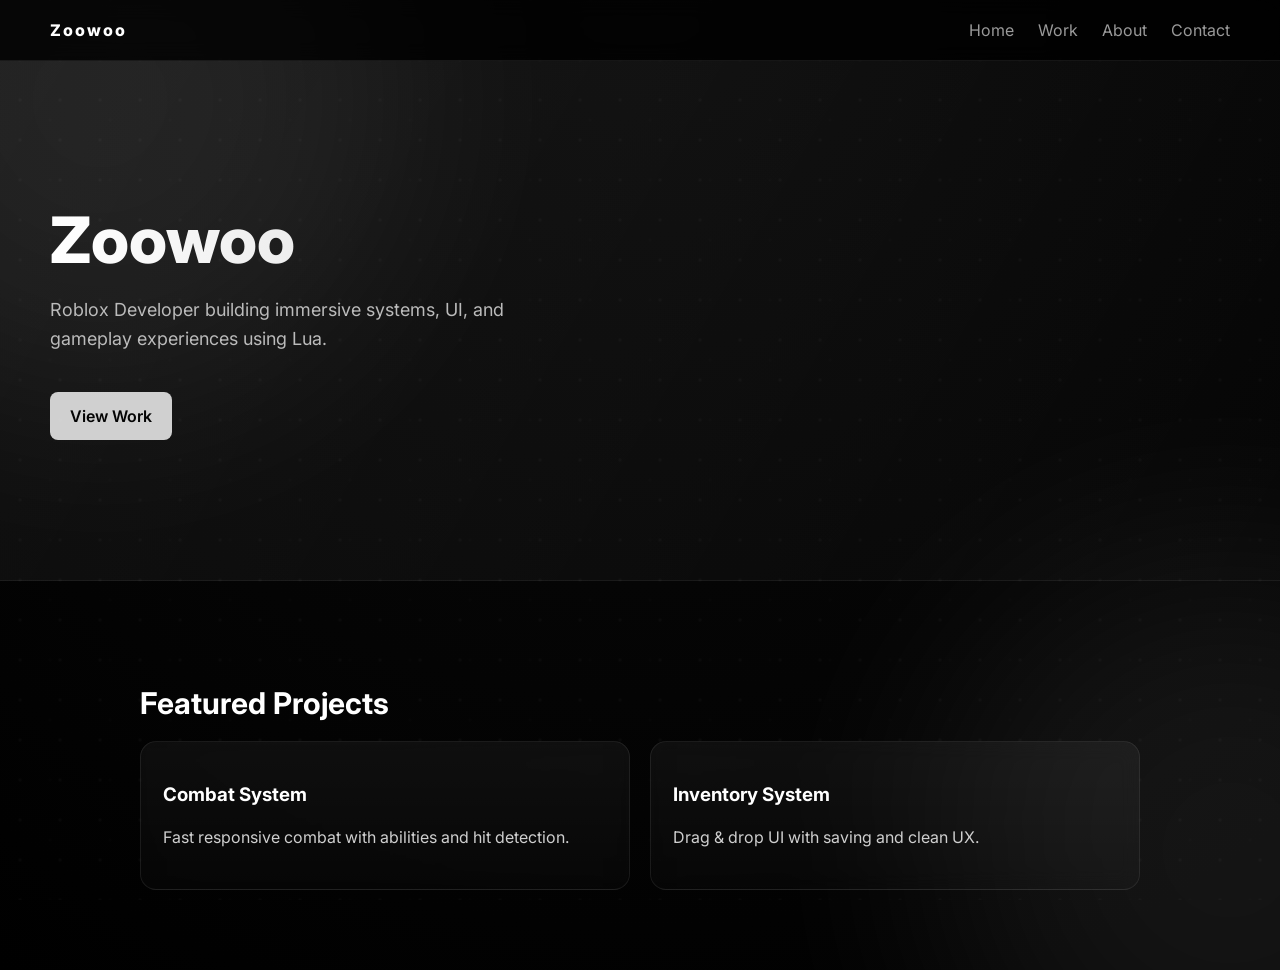
==== index.html @ 6f0195f7 "Add files via upload" ====
<!DOCTYPE html>
<html lang="en">
<head>
  <meta charset="UTF-8">
  <title>Zoowoo | Roblox Developer</title>
  <link rel="stylesheet" href="style.css">
</head>

<script>
  const observer = new IntersectionObserver((entries) => {
    entries.forEach(entry => {
      if (entry.isIntersecting) {
        entry.target.classList.add("show");
      }
    });
  });

  document.querySelectorAll(".card, .section, .hero").forEach(el => {
    el.classList.add("hidden");
    observer.observe(el);
  });
</script>

<body>
  <div class="snow"></div>
  <div class="bg-glow glow1"></div>
  <div class="bg-glow glow2"></div>

<nav>
  <div class="logo">Zoowoo</div>
  <div class="links">
    <a href="index.html">Home</a>
    <a href="work.html">Work</a>
    <a href="about.html">About</a>
    <a href="contact.html">Contact</a>
  </div>
</nav>

<header class="hero">
  <h1>Zoowoo</h1>
  <p>Roblox Developer building immersive systems, UI, and gameplay experiences using Lua.</p>
  <a class="btn" href="work.html">View Work</a>
</header>

<section class="section">
  <h2>Featured Projects</h2>

  <div class="grid">
    <div class="card">
      <h3>Combat System</h3>
      <p>Fast responsive combat with abilities and hit detection.</p>
    </div>

    <div class="card">
      <h3>Inventory System</h3>
      <p>Drag & drop UI with saving and clean UX.</p>
    </div>
  </div>
</section>

</body>
</html>
---- style.css ----
@import url('https://fonts.googleapis.com/css2?family=Inter:wght@300;400;600;800&display=swap');

body {
  margin: 0;
  font-family: "Inter", sans-serif;
  background: radial-gradient(circle at top, #0a0a0a, #000);
  color: #fff;
}

/* NAV */
nav {
  display: flex;
  justify-content: space-between;
  padding: 20px 50px;
  position: sticky;
  top: 0;
  background: rgba(0,0,0,0.7);
  backdrop-filter: blur(10px);
  border-bottom: 1px solid rgba(255,255,255,0.08);
}

.logo {
  font-weight: 800;
  letter-spacing: 2px;
}

.links a {
  color: #fff;
  margin-left: 20px;
  text-decoration: none;
  opacity: 0.6;
}

.links a:hover {
  opacity: 1;
}

/* HERO BANNER */
.hero {
  padding: 140px 50px;
  background: linear-gradient(120deg, rgba(255,255,255,0.06), rgba(255,255,255,0.01));
  border-bottom: 1px solid rgba(255,255,255,0.05);
}

.hero h1 {
  font-size: 64px;
  margin: 0;
  font-weight: 800;
  background: linear-gradient(90deg, #fff, #aaa);
  background-clip: text;
  -webkit-background-clip: text;
  color: transparent;
}

.hero p {
  color: #bbb;
  max-width: 520px;
  font-size: 18px;
}

/* BUTTON */
.btn {
  display: inline-block;
  margin-top: 20px;
  padding: 14px 20px;
  background: #fff;
  color: #000;
  font-weight: 600;
  text-decoration: none;
  border-radius: 8px;
}

/* SECTIONS */
.section {
  padding: 80px 50px;
  max-width: 1000px;
  margin: auto;
}

h2 {
  font-size: 30px;
  margin-bottom: 20px;
}

/* GRID */
.grid {
  display: grid;
  grid-template-columns: repeat(auto-fit, minmax(260px, 1fr));
  gap: 20px;
}

/* CARDS */
.card {
  background: linear-gradient(
    180deg,
    rgba(255,255,255,0.05),
    rgba(255,255,255,0.02)
  );

  border: 1px solid rgba(255,255,255,0.08);

  padding: 22px;
  border-radius: 16px;

  transition: 0.3s ease;
  backdrop-filter: blur(10px);
}

.card:hover {
  transform: translateY(-8px);
  border-color: rgba(255,255,255,0.3);
}

/* TEXT */
p {
  color: #cfcfcf;
  line-height: 1.6;
}

/* IMAGES */
.img {
  width: 100%;
  border-radius: 10px;
  margin-bottom: 10px;
  border: 1px solid rgba(255,255,255,0.1);
}

/* SNOW EFFECT */
.snow {
  position: fixed;
  top: 0;
  left: 0;
  width: 100%;
  height: 100%;
  pointer-events: none;
  z-index: 0;
  overflow: hidden;
}

/* snow particles */
.snow::before,
.snow::after {
  content: "";
  position: absolute;
  width: 200%;
  height: 200%;
  background-image: radial-gradient(white 1px, transparent 1px);
  background-size: 40px 40px;
  opacity: 0.08;
  animation: snowMove 60s linear infinite;
  filter: blur(1px);
}
/* different layer for depth */
.snow::after {
  animation-duration: 120s;
  opacity: 0.05;
  transform: scale(1.5);
}
/* snow movement */
@keyframes snowMove {
  from {
    transform: translateY(0px);
  }
  to {
    transform: translateY(-1000px);
  }
}

/* hidden state */
.hidden {
  opacity: 0;
  transform: translateY(20px);
  transition: all 0.6s ease;
}

/* visible state */
.show {
  opacity: 1;
  transform: translateY(0);
}

/* BACKGROUND GLOWS */

.bg-glow {
  position: fixed;
  width: 600px;
  height: 600px;
  border-radius: 50%;
  filter: blur(120px);
  opacity: 0.08;
  z-index: 0;
  pointer-events: none;
}

.glow1 {
  background: white;
  top: -200px;
  left: -200px;
}

.glow2 {
  background: white;
  bottom: -250px;
  right: -250px;
}

/* ABOUT LAYOUT */

.about-layout {
  display: flex;
  align-items: center;
  justify-content: space-between;
  gap: 50px;
  flex-wrap: wrap;
}

/* TEXT SIDE */
.about-text {
  flex: 1;
  min-width: 300px;
}

/* AVATAR SIDE */
.about-avatar {
  flex: 1;
  display: flex;
  justify-content: center;
}
/* AVATAR IMAGE */
.about-avatar img {
  width: 320px;
  border-radius: 22px;

  border: 1px solid rgba(255,255,255,0.12);

  background: rgba(255,255,255,0.03);

  box-shadow:
    0 0 60px rgba(255,255,255,0.10),
    0 0 120px rgba(255,255,255,0.05);

  transition: 0.35s ease;

  /* makes it feel more premium */
  backdrop-filter: blur(8px);
}
/* AVATAR HOVER */
.about-avatar img:hover {
  transform: translateY(-10px) scale(1.02);
  box-shadow:
    0 0 80px rgba(255,255,255,0.18),
    0 0 160px rgba(255,255,255,0.08);
}
/* FLOATING ANIMATION */
@keyframes float {
  0% { transform: translateY(0px); }
  50% { transform: translateY(-6px); }
  100% { transform: translateY(0px); }
}
/* subtle floating animation */
.about-avatar img {
  animation: float 6s ease-in-out infinite;
}
/* LAYERING */
.section, nav, .hero {
  position: relative;
  z-index: 1;
}
/* LINKS */
a {
  color: white;
  text-decoration: underline;
  opacity: 0.8;
}

a:hover {
  opacity: 1;
}

.highlight {
  color: #fff;
  font-weight: 600;
}
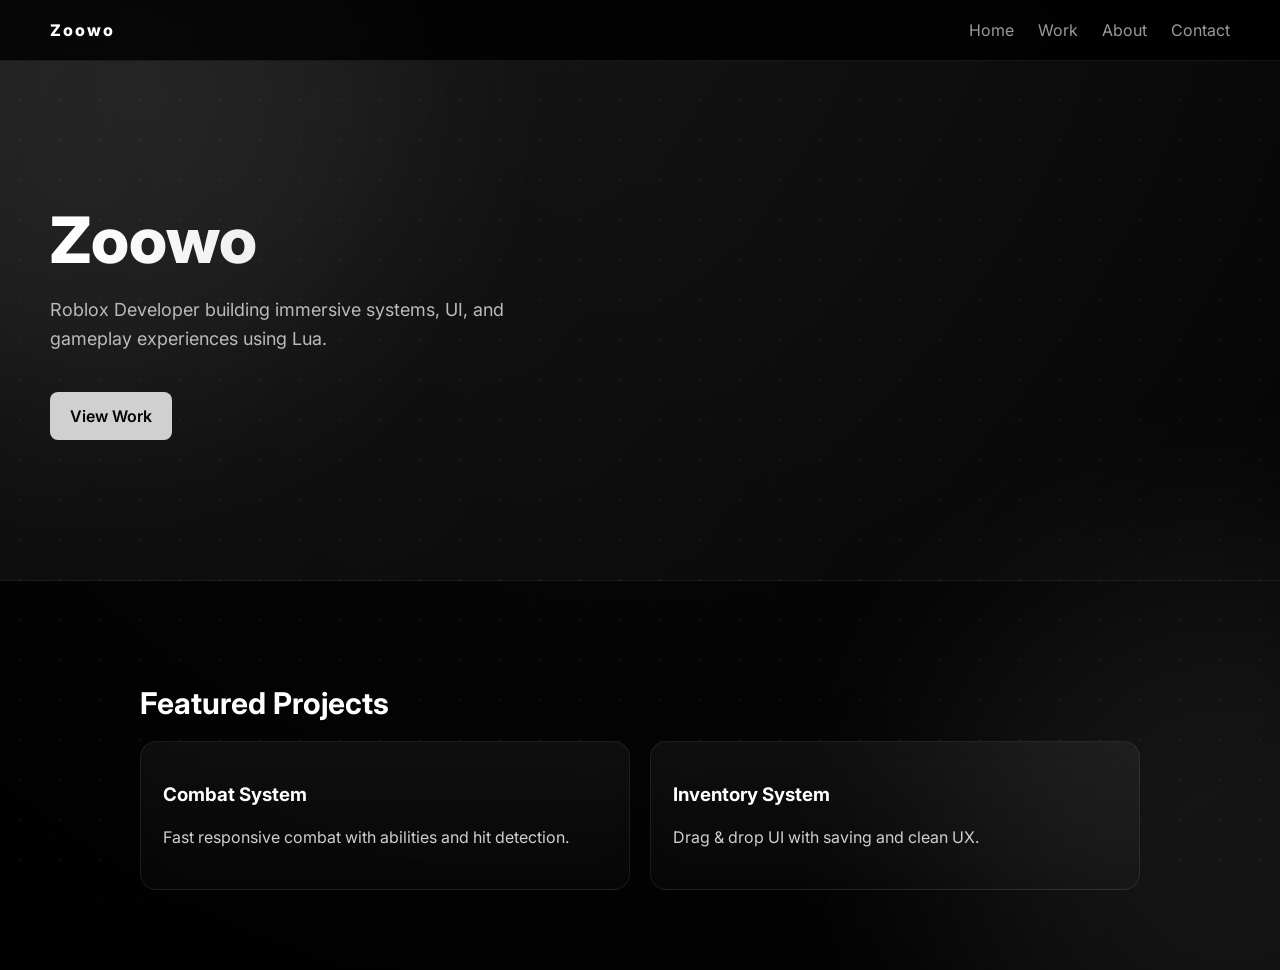
==== commit aaf354ac: "Add files via upload" ====
--- a/index.html
+++ b/index.html
@@ -2,7 +2,7 @@
 <html lang="en">
 <head>
   <meta charset="UTF-8">
-  <title>Zoowoo | Roblox Developer</title>
+  <title>Zoowo | Roblox Developer</title>
   <link rel="stylesheet" href="style.css">
 </head>
 
@@ -27,7 +27,7 @@
   <div class="bg-glow glow2"></div>
 
 <nav>
-  <div class="logo">Zoowoo</div>
+  <div class="logo">Zoowo</div>
   <div class="links">
     <a href="index.html">Home</a>
     <a href="work.html">Work</a>
@@ -37,7 +37,7 @@
 </nav>
 
 <header class="hero">
-  <h1>Zoowoo</h1>
+  <h1>Zoowo</h1>
   <p>Roblox Developer building immersive systems, UI, and gameplay experiences using Lua.</p>
   <a class="btn" href="work.html">View Work</a>
 </header>
